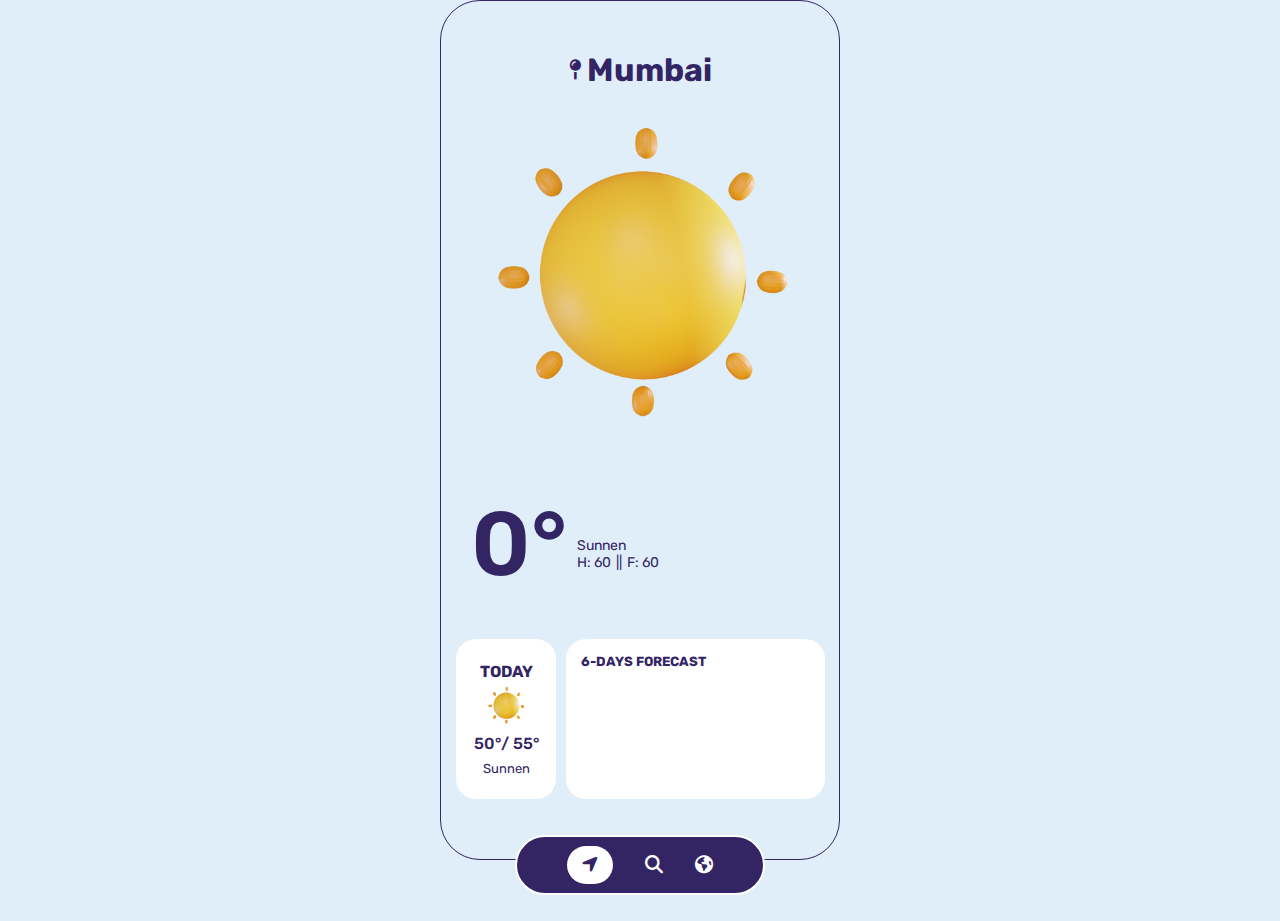
==== index.html @ d66386ca "Weather app" ====
<!DOCTYPE html>
<html lang="en">
  <head>
    <meta charset="UTF-8" />
    <meta name="viewport" content="width=device-width, initial-scale=1.0" />
    <!-- links -->
    <link rel="icon" type="png" href="icon.png" />
    <link
      rel="stylesheet"
      href="https://cdnjs.cloudflare.com/ajax/libs/font-awesome/6.4.0/css/all.min.css"
    />
    <link rel="stylesheet" href="style.css" />
    <!-- Title -->
    <title>Weather App</title>
  </head>

  <body>
    <div class="pc">
      <!-- nav section -->
      <nav>
        <ul>
          <li>
            <a class="active" href="index.html"
              ><i class="fa-solid fa-location-arrow"></i
            ></a>
          </li>
          <li>
            <a href="search.html"
              ><i class="fa-solid fa-magnifying-glass"></i
            ></a>
          </li>
          <li>
            <a href="world.html"><i class="fa-solid fa-earth-americas"></i></a>
          </li>
        </ul>
      </nav>
      <!-- main section -->
      <div id="screen">
        <!-- city name -->
        <div class="city-name">
          <i class="fa-solid fa-map-pin"></i>
          <h1 id="city-name">Mumbai</h1>
        </div>
        <!-- weather icon -->
        <div class="weather-icon-css">
          <img class="weather-icon" src="sun.png" />
        </div>
        <!-- weather details -->
        <div class="weather-description">
          <div class="show-metric" id="metric">0°</div>
          <div class="weather-details">
            <div class="weather-main" id="weather-main">Sunnen</div>
            <div class="h-f">
              <div class="show-humidity">H: <span id="humidity">60</span></div>
              ||
              <div class="show-humidity">
                F: <span id="feels-like">60</span>
              </div>
            </div>
          </div>
        </div>
        <!-- Today-forecast -->
        <div class="forcasts-box">
          <div class="today-forecast">
            <h4>TODAY</h4>
            <div class="weather-icon-today">
              <img class="weather-icons" src="sun.png" />
            </div>
            <div class="temp-today">
              <span id="temp-min-today">50°</span><span>/ </span
              ><span id="temp-max-today">55°</span>
            </div>
            <div class="weather-main-today" id="weather-main">Sunnen</div>
          </div>

          <!-- 5day Forecast -->
          <div class="forecast">
            <h5>6-DAYS FORECAST</h5>
            <div id="forecast-box"></div>
          </div>
        </div>
      </div>
    </div>
    <!-- script -->
    <script src="main.js"></script>
  </body>
</html>
---- style.css ----
@import url("https://fonts.googleapis.com/css2?family=Rubik:ital,wght@0,300..900;1,300..900&display=swap");
* {
  padding: 0;
  margin: 0;
  box-sizing: border-box;
  list-style: none;
  font-family: "Rubik", sans-serif;
}
:root {
  --font-color-main: #332464;
  --white-color: #fff;
}
body {
  background-color: #e0eefa;
}
.pc {
  width: 400px;
  height: 860px;
  margin-left: auto;
  margin-right: auto;
  border: 1px solid var(--font-color-main);
  border-radius: 40px;
}

nav {
  position: fixed;
  left: 0;
  right: 0;
  margin: 0 auto;
  width: fit-content;
  bottom: 5px;
  display: flex;
  justify-content: center;
  align-items: center;
  width: 250px;
  height: 60px;
  border-radius: 40px;
  border: 2px solid var(--white-color);
  background-color: var(--font-color-main);
}
nav ul {
  display: flex;
  gap: 2pc;
}
nav ul li a {
  color: var(--white-color);
  font-size: 18px;
}
.active {
  background-color: var(--white-color);
  color: var(--font-color-main);
  border-radius: 100px;
  padding: 8px 15px;
}

#screen {
  width: 100%;
  height: 100vh;
  margin: 20px 0;
}
.city-name {
  color: var(--font-color-main);
  display: flex;
  justify-content: center;
  align-items: center;
  padding-top: 30px;
  gap: 5px;
}
.city-name i {
  font-size: 20px;
}
.weather-icon-css {
  display: flex;
  justify-content: center;
  align-items: center;
  width: 100%;
  height: 350px;
  margin-top: 10px;
}
.weather-icon-css img {
  width: 80%;
}
.weather-description {
  height: 150px;
  margin-top: 20px;
  display: flex;
  align-items: center;
  color: var(--font-color-main);
  /* border: 1px solid #000; */
}
.show-metric {
  padding-left: 30px;
  font-size: 90px;
  font-weight: 550;
}
.weather-details {
  font-size: 14px;
  margin: 50px 20px 30px 10px;
  width: 100px;
  display: flex;
  flex-direction: column;
}
.weather-details .h-f {
  display: flex;
  gap: 5px;
}
.forcasts-box {
  display: flex;
  margin: 20px 0;
  color: var(--font-color-main);
}
.today-forecast {
  width: 100px;
  height: 160px;
  border-radius: 20px;
  margin-left: 15px;
  display: flex;
  gap: 5px;
  flex-direction: column;
  justify-content: center;
  align-items: center;
  background-color: var(--white-color);
}
.weather-icon-today img {
  width: 40px;
}
.temp-today {
  font-weight: 500;
}
.weather-main-today {
  padding: 3px 0 0 0;
  font-size: 13px;
  text-align: center;
}
.forecast {
  width: 65%;
  height: 160px;
  margin-left: 10px;
  border-radius: 20px;
  background-color: var(--white-color);
}
.forecast h5 {
  text-align: left;
  padding: 15px 0 0 15px;
}
#forecast-box {
  display: grid;
  grid-auto-flow: column;
  overflow-y: auto;
  gap: 10px;
  width: 95%;
  padding: 10px 12px;
  overscroll-behavior-x: contain;
  scroll-snap-type: x mandatory;
  scrollbar-width: none;
}
#forecast-box::-webkit-scrollbar {
  display: none;
}
.weather-forecast-box {
  width: 70px;
  height: 110px;
  border-radius: 15px;
  display: flex;
  text-align: center;
  flex-direction: column;
  justify-content: center;
  align-items: center;
  gap: 2px;
  flex-shrink: 0;
  align-items: center;
  border: 1px solid var(--font-color-main);
}
.day-weather {
  font-size: 15px;
}
.weather-icon-forecast img {
  width: 30px;
}
.temp-weather {
  font-size: 12px;
}
.weather-main-forecast {
  font-size: 12px;
}

@media (max-width: 400px) {
  /* 400 * 860 */
  .pc {
    border: none;
    border-radius: none;
    width: auto;
    height: auto;
  }
}
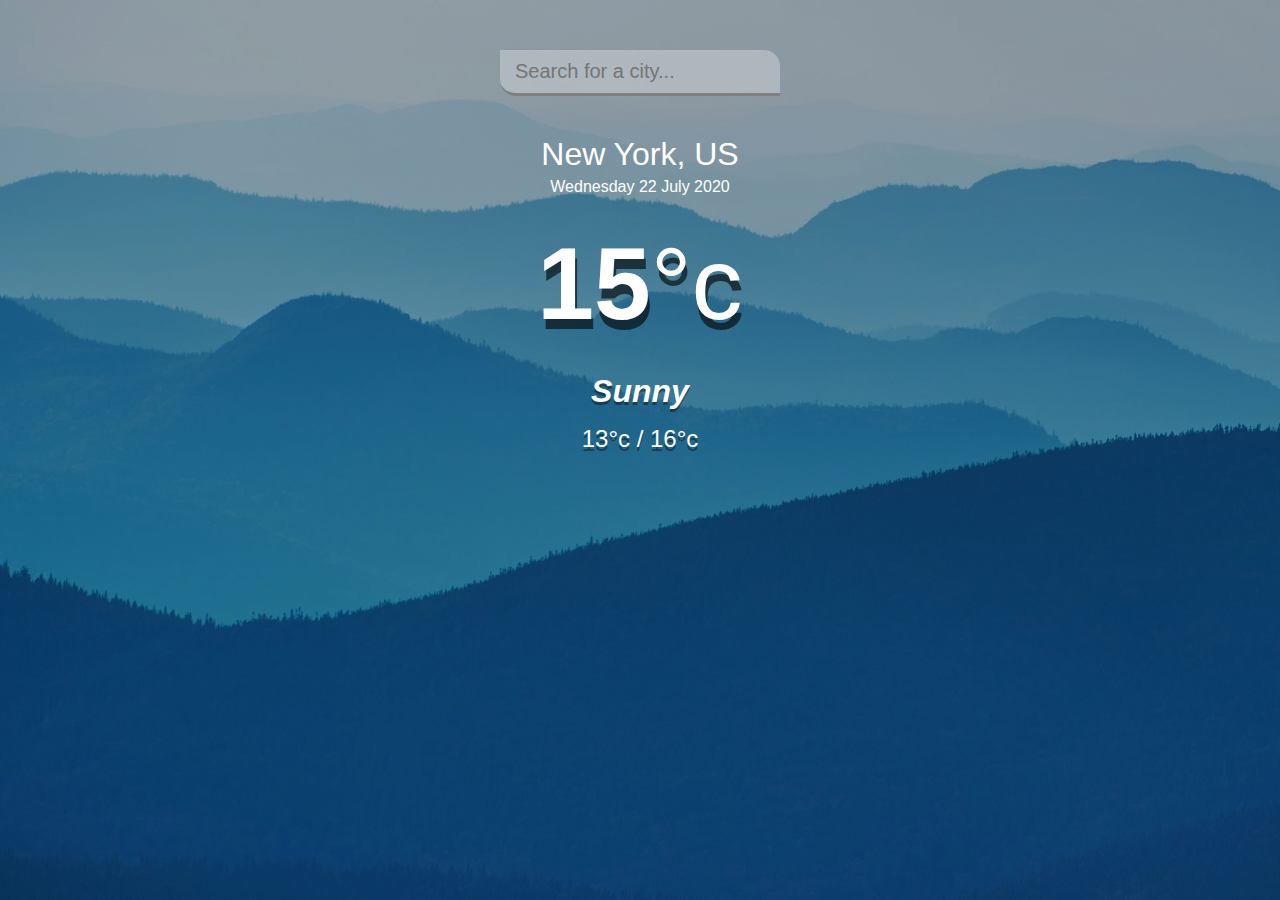
==== commit 822a484d: "update weather" ====
--- a/index.html
+++ b/index.html
@@ -1,87 +1,28 @@
 <!DOCTYPE html>
 <html lang="en">
-  <head>
-    <meta charset="UTF-8" />
-    <meta name="viewport" content="width=device-width, initial-scale=1.0" />
-    <!-- links -->
-    <link rel="icon" type="png" href="icon.png" />
-    <link
-      rel="stylesheet"
-      href="https://cdnjs.cloudflare.com/ajax/libs/font-awesome/6.4.0/css/all.min.css"
-    />
-    <link rel="stylesheet" href="style.css" />
-    <!-- Title -->
-    <title>Weather App</title>
-  </head>
-
-  <body>
-    <div class="pc">
-      <!-- nav section -->
-      <nav>
-        <ul>
-          <li>
-            <a class="active" href="index.html"
-              ><i class="fa-solid fa-location-arrow"></i
-            ></a>
-          </li>
-          <li>
-            <a href="search.html"
-              ><i class="fa-solid fa-magnifying-glass"></i
-            ></a>
-          </li>
-          <li>
-            <a href="world.html"><i class="fa-solid fa-earth-americas"></i></a>
-          </li>
-        </ul>
-      </nav>
-      <!-- main section -->
-      <div id="screen">
-        <!-- city name -->
-        <div class="city-name">
-          <i class="fa-solid fa-map-pin"></i>
-          <h1 id="city-name">Mumbai</h1>
-        </div>
-        <!-- weather icon -->
-        <div class="weather-icon-css">
-          <img class="weather-icon" src="sun.png" />
-        </div>
-        <!-- weather details -->
-        <div class="weather-description">
-          <div class="show-metric" id="metric">0°</div>
-          <div class="weather-details">
-            <div class="weather-main" id="weather-main">Sunnen</div>
-            <div class="h-f">
-              <div class="show-humidity">H: <span id="humidity">60</span></div>
-              ||
-              <div class="show-humidity">
-                F: <span id="feels-like">60</span>
-              </div>
-            </div>
-          </div>
-        </div>
-        <!-- Today-forecast -->
-        <div class="forcasts-box">
-          <div class="today-forecast">
-            <h4>TODAY</h4>
-            <div class="weather-icon-today">
-              <img class="weather-icons" src="sun.png" />
-            </div>
-            <div class="temp-today">
-              <span id="temp-min-today">50°</span><span>/ </span
-              ><span id="temp-max-today">55°</span>
-            </div>
-            <div class="weather-main-today" id="weather-main">Sunnen</div>
-          </div>
-
-          <!-- 5day Forecast -->
-          <div class="forecast">
-            <h5>6-DAYS FORECAST</h5>
-            <div id="forecast-box"></div>
-          </div>
-        </div>
+<head>
+  <meta charset="UTF-8">
+  <meta name="viewport" content="width=device-width, initial-scale=1.0">
+  <title>Weather App</title>
+  <link rel="stylesheet" href="styles.css">
+</head>
+<body>
+  <div class="app-wrap">
+    <header>
+      <input type="text" autocomplete="off" class="search-box" placeholder="Search for a city..." />
+    </header>
+    <main>
+      <section class="location">
+        <div class="city">New York, US</div>
+        <div class="date">Wednesday 22 July 2020</div>
+      </section>
+      <div class="current">
+        <div class="temp">15<span>°c</span></div>
+        <div class="weather">Sunny</div>
+        <div class="hi-low">13°c / 16°c</div>
       </div>
-    </div>
-    <!-- script -->
-    <script src="main.js"></script>
-  </body>
+    </main>
+  </div>
+  <script src="script.js"></script>
+</body>
 </html>--- a/styles.css
+++ b/styles.css
@@ -0,0 +1,95 @@
+* {
+  margin: 0;
+  padding: 0;
+  box-sizing: border-box;
+}
+
+body {
+  font-family: "Gill Sans", sans-serif;
+  background-image: url('bg.jpg');
+  background-size: cover;
+  background-position: top center;
+}
+
+.app-wrap {
+  display: flex;
+  flex-direction: column;
+  min-height: 100vh;
+  background-image: linear-gradient(to bottom, rgba(0, 0, 0, 0.3), rgba(0, 0, 0, 0.3));
+}
+
+header {
+  display: flex;
+  justify-content: center;
+  align-items: center;
+  padding: 50px 15px 15px;
+}
+
+header input {
+  width: 100%;
+  max-width: 280px;
+  padding: 10px 15px;
+  border: none;
+  outline: none;
+  background-color: rgba(255, 255, 255, 0.3);
+  border-radius: 0px 16px 0px 16px;
+  border-bottom: 3px solid gray;
+
+  color: #313131;
+  font-size: 20px;
+  font-weight: 300;
+  transition: 0.2s ease-out;
+}
+
+header input:focus {
+  background-color: rgba(255, 255, 255, 0.6);
+}
+
+main {
+  flex: 1 1 100%;
+  padding: 25px 25px 50px;
+  display: flex;
+  flex-direction: column;
+  align-items: center;
+  text-align: center;
+}
+
+.location .city {
+  color: #fff;
+  font-size: 32px;
+  font-weight: 500;
+  margin-bottom: 5px;
+}
+
+.location .date {
+  color: #fff;
+  font-size: 16px;
+}
+
+.current .temp {
+  color: #fff;
+  font-size: 102px;
+  font-weight: 900;
+  margin: 30px 0px;
+  text-shadow: 2px 10px rgba(0, 0, 0, 0.6);
+}
+
+.current .temp span {
+  font-weight: 500;
+}
+
+.current .weather {
+  color: #fff;
+  font-size: 32px;
+  font-weight: 700;
+  font-style: italic;
+  margin-bottom: 15px;
+  text-shadow: 0px 3px rgba(0, 0, 0, 0.4);
+}
+
+.current .hi-low {
+  color: #fff;
+  font-size: 24px;
+  font-weight: 500;
+  text-shadow: 0px 4px rgba(0, 0, 0, 0.4);
+}
